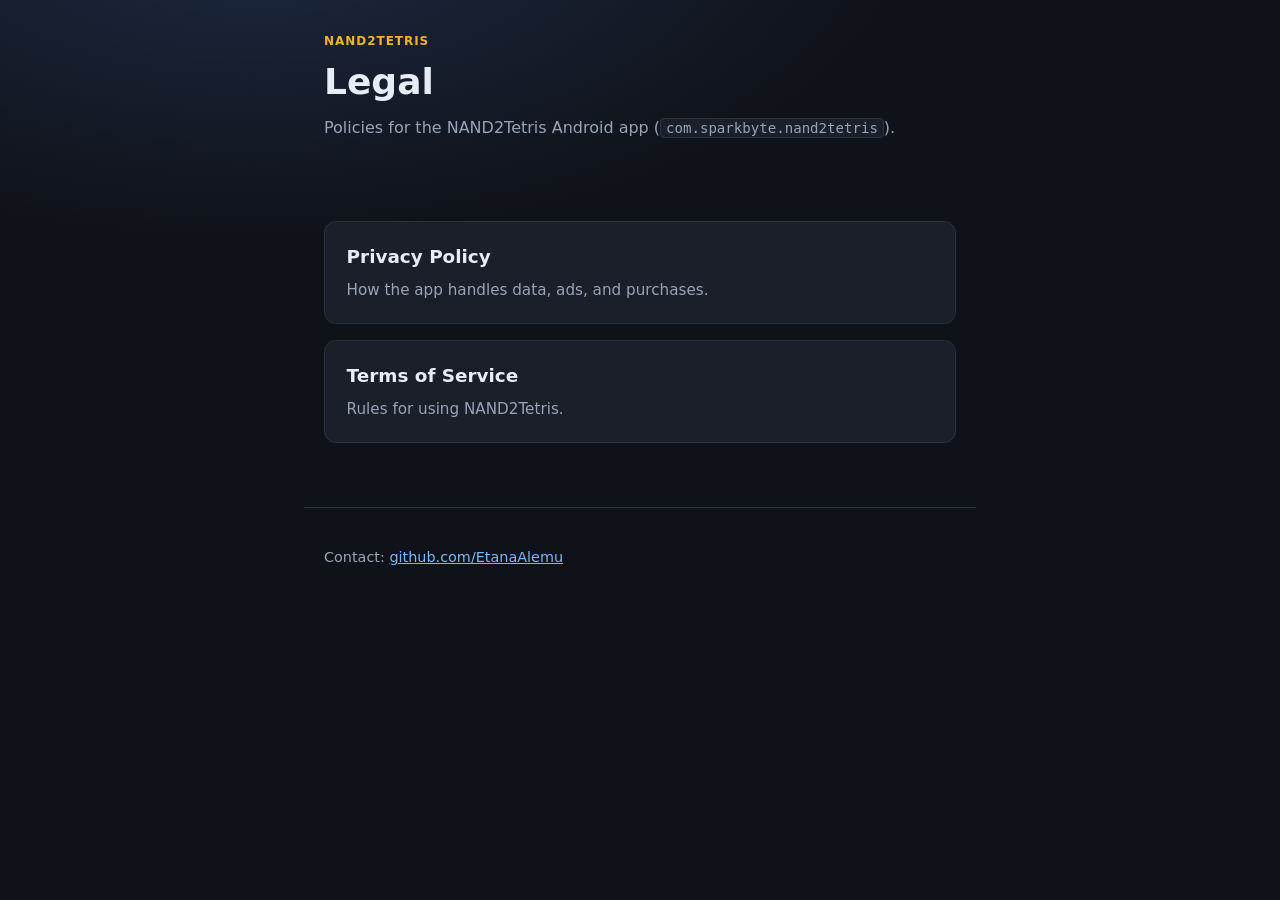
==== index.html @ ac03bbc8 "Add Privacy Policy and Terms for NAND2Tetris GitHub Pages. Co-authored-by: Cursor <cursoragent@curso" ====
<!DOCTYPE html>
<html lang="en">
<head>
  <meta charset="utf-8" />
  <meta name="viewport" content="width=device-width, initial-scale=1" />
  <title>NAND2Tetris — Legal</title>
  <link rel="stylesheet" href="styles.css" />
</head>
<body>
  <header class="wrap">
    <p class="brand">NAND2Tetris</p>
    <h1>Legal</h1>
    <p class="lead">
      Policies for the NAND2Tetris Android app
      (<code>com.sparkbyte.nand2tetris</code>).
    </p>
  </header>
  <main class="wrap cards">
    <a class="card" href="privacy.html">
      <h2>Privacy Policy</h2>
      <p>How the app handles data, ads, and purchases.</p>
    </a>
    <a class="card" href="terms.html">
      <h2>Terms of Service</h2>
      <p>Rules for using NAND2Tetris.</p>
    </a>
  </main>
  <footer class="wrap foot">
    <p>Contact: <a href="https://github.com/EtanaAlemu">github.com/EtanaAlemu</a></p>
  </footer>
</body>
</html>
---- styles.css ----
:root {
  --bg: #0f1218;
  --surface: #1a1f2a;
  --text: #e8ecf4;
  --muted: #9aa3b5;
  --accent: #f0b429;
  --link: #7eb6ff;
  --border: #2a3344;
  --max: 42rem;
}

* { box-sizing: border-box; }

body {
  margin: 0;
  font-family: "Segoe UI", system-ui, -apple-system, sans-serif;
  background: radial-gradient(1200px 600px at 20% -10%, #1e2a44 0%, var(--bg) 55%);
  color: var(--text);
  line-height: 1.65;
  min-height: 100vh;
}

.wrap {
  max-width: var(--max);
  margin: 0 auto;
  padding: 2rem 1.25rem;
}

.brand {
  letter-spacing: 0.08em;
  text-transform: uppercase;
  font-size: 0.75rem;
  color: var(--accent);
  margin: 0 0 0.5rem;
  font-weight: 700;
}

h1 {
  font-size: clamp(1.75rem, 4vw, 2.25rem);
  margin: 0 0 0.75rem;
  line-height: 1.2;
}

h2 {
  font-size: 1.25rem;
  margin: 2rem 0 0.75rem;
}

h3 {
  font-size: 1.05rem;
  margin: 1.5rem 0 0.5rem;
}

.lead, .meta {
  color: var(--muted);
  margin: 0 0 1rem;
}

.meta { font-size: 0.9rem; }

a { color: var(--link); }
a:hover { text-decoration: underline; }

nav.crumbs {
  margin-bottom: 1.5rem;
  font-size: 0.9rem;
}

nav.crumbs a { color: var(--muted); text-decoration: none; }
nav.crumbs a:hover { color: var(--link); }

.cards {
  display: grid;
  gap: 1rem;
}

.card {
  display: block;
  background: var(--surface);
  border: 1px solid var(--border);
  border-radius: 12px;
  padding: 1.25rem 1.35rem;
  text-decoration: none;
  color: inherit;
  transition: border-color 0.15s ease, transform 0.15s ease;
}

.card:hover {
  border-color: var(--accent);
  transform: translateY(-1px);
  text-decoration: none;
}

.card h2 {
  margin: 0 0 0.35rem;
  font-size: 1.15rem;
  color: var(--text);
}

.card p {
  margin: 0;
  color: var(--muted);
  font-size: 0.95rem;
}

article p, article li { color: var(--text); }
article ul { padding-left: 1.2rem; }
article li { margin: 0.35rem 0; }

code {
  font-family: ui-monospace, SFMono-Regular, Menlo, Consolas, monospace;
  font-size: 0.88em;
  background: var(--surface);
  padding: 0.1em 0.35em;
  border-radius: 4px;
  border: 1px solid var(--border);
}

.foot {
  border-top: 1px solid var(--border);
  margin-top: 2rem;
  color: var(--muted);
  font-size: 0.9rem;
}

.foot p { margin: 0.35rem 0; }
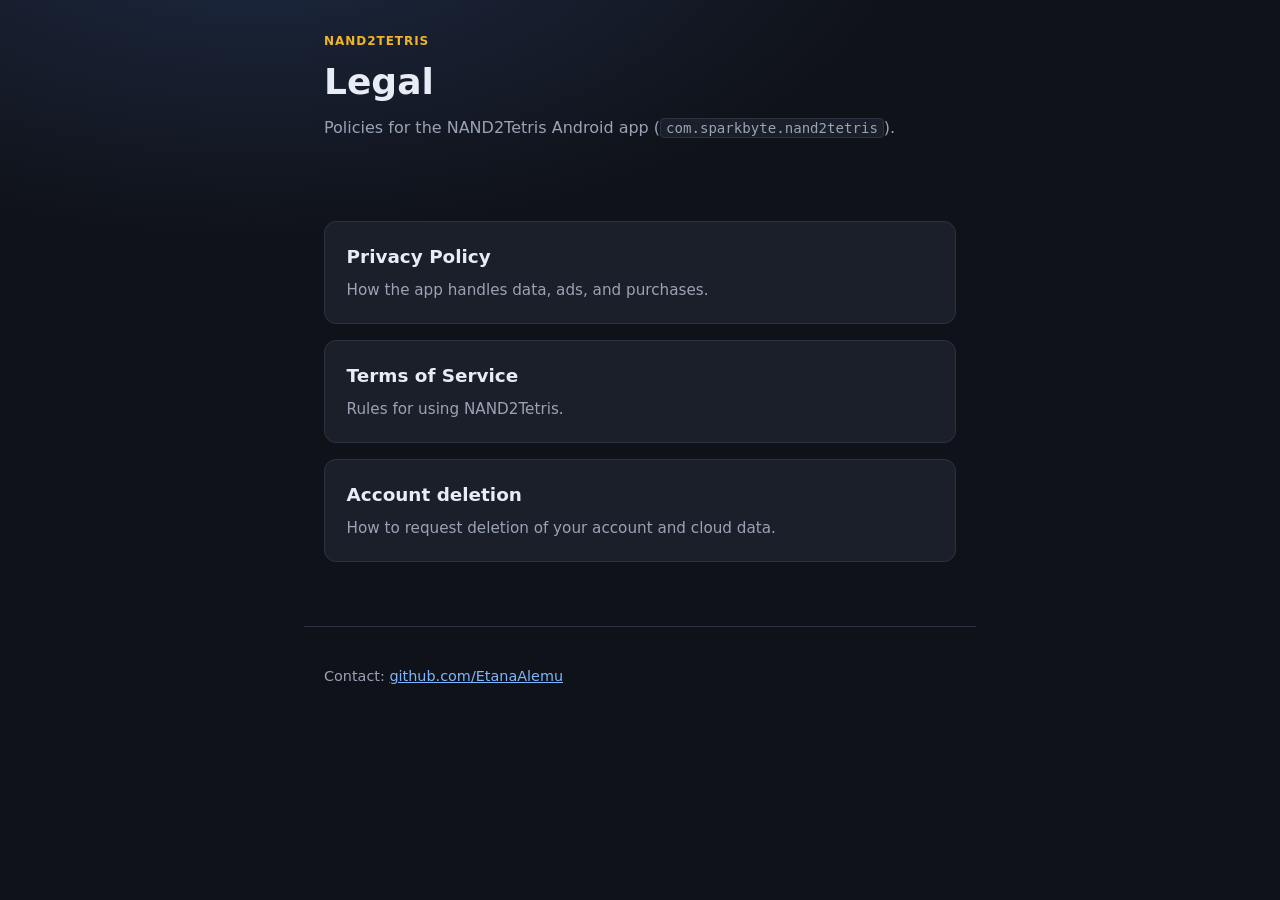
==== commit 6a674db4: "Add account deletion request page for Play Console. Co-authored-by: Cursor <cursoragent@cursor.com>" ====
--- a/index.html
+++ b/index.html
@@ -24,6 +24,10 @@
       <h2>Terms of Service</h2>
       <p>Rules for using NAND2Tetris.</p>
     </a>
+    <a class="card" href="account-deletion.html">
+      <h2>Account deletion</h2>
+      <p>How to request deletion of your account and cloud data.</p>
+    </a>
   </main>
   <footer class="wrap foot">
     <p>Contact: <a href="https://github.com/EtanaAlemu">github.com/EtanaAlemu</a></p>
